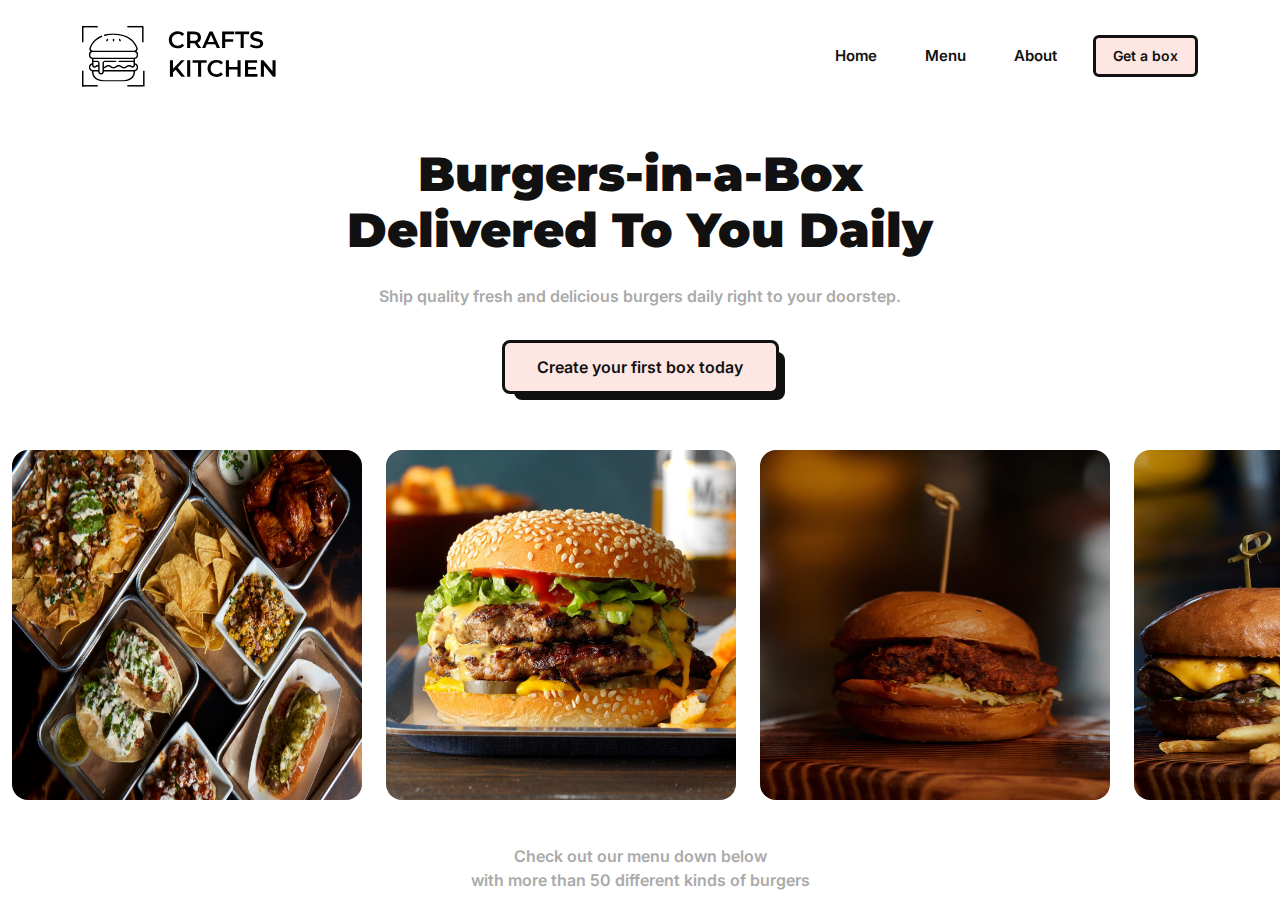
==== index.html @ 658bcf57 "done navbar and section 1" ====
<!DOCTYPE html>
<html lang="en">

<head>
    <meta charset="UTF-8">
    <meta http-equiv="X-UA-Compatible" content="IE=edge">
    <meta name="viewport" content="width=device-width, initial-scale=1.0">
    <title>Craftskitchen</title>
    <link rel="icon" href="images/simplified-logo.svg">
    <link rel="preconnect" href="https://fonts.googleapis.com">
    <link rel="preconnect" href="https://fonts.gstatic.com" crossorigin>
    <link rel="stylesheet"
        href="https://fonts.googleapis.com/css?family=Montserrat:100,100italic,200,200italic,300,300italic,400,400italic,500,500italic,600,600italic,700,700italic,800,800italic,900,900italic%7COpen+Sans:300,300italic,400,400italic,600,600italic,700,700italic,800,800italic%7CVollkorn:400,400italic,700,700italic%7CInter:300,regular,500,600,700,800&amp;subset=cyrillic,latin"
        media="all">
    <link rel="stylesheet" href="style.css">
</head>

<body>
    <nav>
        <div class="container nav-storage">
            <img src="images/logo.svg" />
            <div class="nav-block">
                <a class="link" href="#">Home</a>
                <a class="link" href="#">Menu</a>
                <a class="link" href="#">About</a>
                <a href="#" class="button button-small">
                    <div class="text-button-nav">Get a box</div>
                </a>
            </div>
        </div>
    </nav>

    <div id="home" class="container">
        <h1 class="header h1 main"> Burgers-in-a-Box <br>  Delivered To You Daily</h1>
        <p class="l-paragraph l-m-p no-margin l-la">Ship quality fresh and delicious burgers daily right to your doorstep.</p>
        <a href="#" class="button button-main inline-block">
            <div class="text">Create your first box today</div><img
                src="https://global-uploads.webflow.com/5d552994548be47b97db38c2/5f818d17374a417ae5db6707_arrow.svg"
                loading="lazy" alt="" class="image-98">
        </a>
        <!-- Rolling images -->
        <div class="slider-section main">
            <div class="slider-container">
                <div class="slider-photo l-pink">
                    <div class="div-img-indiv"><img
                            src="images/About-Large-Snacks-1-1200x899.jpg"
                            loading="lazy"
                            alt="large snacks"></div>
                </div>
                <div class="slider-photo l-pink">
                    <div class="div-img-indiv"><img
                            src="images/Smash-Burgers_EXPS_TOHcom20_246232_B10_06_10b.jpg"
                            loading="lazy"
                            alt="large snacks"></div>
                </div>
                <div class="slider-photo l-pink">
                    <div class="div-img-indiv"><img
                            src="images/Hero-Vertical-Burger-800x1055.jpg"
                            loading="lazy"
                            alt="large snacks"></div>
                </div>
                <div class="slider-photo l-pink">
                    <div class="div-img-indiv"><img
                            src="images/Menu-Intro-1-Burger-Beer.jpg"
                            loading="lazy"
                            alt="large snacks"></div>
                </div>
                <div class="slider-photo l-pink">
                    <div class="div-img-indiv"><img
                            src="images/Menu-Intro-2-Banh-Mi-1.jpg"
                            loading="lazy"
                            alt="large snacks"></div>
                </div>
                <div class="slider-photo l-pink">
                    <div class="div-img-indiv"><img
                            src="images/About-Large-Snacks-1-1200x899.jpg"
                            loading="lazy"
                            alt="large snacks"></div>
                </div>
                <div class="slider-photo l-pink">
                    <div class="div-img-indiv"><img
                            src="images/Smash-Burgers_EXPS_TOHcom20_246232_B10_06_10b.jpg"
                            loading="lazy"
                            alt="large snacks"></div>
                </div>
                <div class="slider-photo l-pink">
                    <div class="div-img-indiv"><img
                            src="images/Hero-Vertical-Burger-800x1055.jpg"
                            loading="lazy"
                            alt="large snacks"></div>
                </div>
                <div class="slider-photo l-pink">
                    <div class="div-img-indiv"><img
                            src="images/Menu-Intro-1-Burger-Beer.jpg"
                            loading="lazy"
                            alt="large snacks"></div>
                </div>
                <div class="slider-photo l-pink">
                    <div class="div-img-indiv"><img
                            src="images/Menu-Intro-2-Banh-Mi-1.jpg"
                            loading="lazy"
                            alt="large snacks"></div>
                </div>
                <div class="slider-photo l-pink">
                    <div class="div-img-indiv"><img
                            src="images/About-Large-Snacks-1-1200x899.jpg"
                            loading="lazy"
                            alt="large snacks"></div>
                </div>
                <div class="slider-photo l-pink">
                    <div class="div-img-indiv"><img
                            src="images/Smash-Burgers_EXPS_TOHcom20_246232_B10_06_10b.jpg"
                            loading="lazy"
                            alt="large snacks"></div>
                </div>
                <div class="slider-photo l-pink">
                    <div class="div-img-indiv"><img
                            src="images/Hero-Vertical-Burger-800x1055.jpg"
                            loading="lazy"
                            alt="large snacks"></div>
                </div>
                <div class="slider-photo l-pink">
                    <div class="div-img-indiv"><img
                            src="images/Menu-Intro-1-Burger-Beer.jpg"
                            loading="lazy"
                            alt="large snacks"></div>
                </div>
                <div class="slider-photo l-pink">
                    <div class="div-img-indiv"><img
                            src="images/Menu-Intro-2-Banh-Mi-1.jpg"
                            loading="lazy"
                            alt="large snacks"></div>
                </div>
            </div>
        </div>
        <!-- End of rolling images -->

        <p class="end-first-section">Check out our menu down below <br> with more than 50 different kinds of burgers</p>
    </div>



</body>

</html>
---- style.css ----
html {
	font-family: sans-serif;
	height: 100%
}


/* Navbar (Ryan) */
nav img {
    width: 200px;
    height: 80px;
    margin-left: 24px;
}

nav .container {
    display: flex;
    padding: 0px 50px;
    padding-top: 8px;
    justify-content: space-between;
}

.nav-storage {
    align-items: center;
    font-weight: 400;
}

nav .nav-block {
    display: flex;
    flex-direction: row;
    align-items: center;
    justify-content: space-between;
}

nav a {
    margin-right: 24px;
    margin-left: 24px;
}

.link {
	transition: color .2s;
	font-family: Inter, sans-serif;
	color: #111;
	font-size: 15px;
	line-height: 22px;
	font-weight: 600;
	text-decoration: none
}

.link.l-active,
.link:hover {
	border-bottom: 2px solid #111;
	color: #111
}

.inline-block {
    max-width: 100%;
}

.text-button-nav{
    font-size: 14px;
    line-height: 20px;
    font-weight: 600;
}

.button:hover {
	background-color: #ffdeda
}

.button {
    display: flex;
    width: 271px;
    height: 48px;
    justify-content: center;
    align-items: center;
    border: 3px solid #111;
    border-radius: 8px;
    background-color: #fee6e3;
    font-family: Inter,sans-serif;
    color: #111;
    font-size: 16px;
    line-height: 24px;
    cursor: pointer;
}

.button-small {
    width: 79px;
    height: 24px;
    margin-left: 12px;
    padding: 6px 10px;
    border-radius: 6px;
    text-decoration: none;
}

/* Section 1: Home (Ryan) */

#home.container {
    display: flex;
    width: 90%;
    max-width: 1110px;
    margin-right: auto;
    margin-left: auto;
    flex-direction: column;
    justify-content: center;
    align-items: center;
    text-align: center;
}

.header.h1.main {
    max-width: 682px;
    margin-top: 50px;
    margin-bottom: 10px;
    color: #111;
    font-size: 48px;
    line-height: 56px;
    font-weight: 900;
    letter-spacing: 0;
    font-family: Montserrat,sans-serif;
}

#home p {
    font-family: Inter,sans-serif;
    color: #aaa;
    line-height: 24px;
    font-weight: 600;
    font-size: 16px;
    display: block;
    margin-top: 16px;
    margin-bottom: 0px;
    max-width: 730px;
}

.button-main {
    margin-top: 32px;
    text-decoration: none;
}

.button-main:hover::after {
    transform: translate(0px,0px);
}

.button-main::after {
    content: "";
    display: block;
    position: absolute;
    transform: translate(9px,9px);
    width: 271px;
    height: 48px;
    background: #111;
    border-radius: 8px;
    z-index: -1;
    transition: transform 0.2s ease-out;
}

.button .text {
    font-weight: 600;
}

/* Rolling pictures styling */

@keyframes moving12 {
	0% {
		transform: rotate(0)
	}
	100% {
		transform: translate(calc(-12 * 374px), 0);
	}
}

.slider-section {
    overflow: hidden;
    max-width: 100vw;
    margin-top: 56px;
}

.slider-section.main .slider-container {
    animation: 50s linear 0s infinite normal none running moving12;
}

.slider-container {
    display: flex;
    flex-direction: row;
}

.slider-photo.l-pink {
    margin-right: 12px;
    margin-left: 12px;
    background-color: #f5f5f5;
}

.slider-photo {
    border-radius: 16px;
}

.div-img-indiv {
    display: block;
    overflow: hidden;
    width: 350px;
    height: 350px;
    border-radius: 16px;
}

.div-img-indiv img {
    height: 100%; 
    width: 100%; 
}

.end-first-section {
    padding-top: 28px;
}
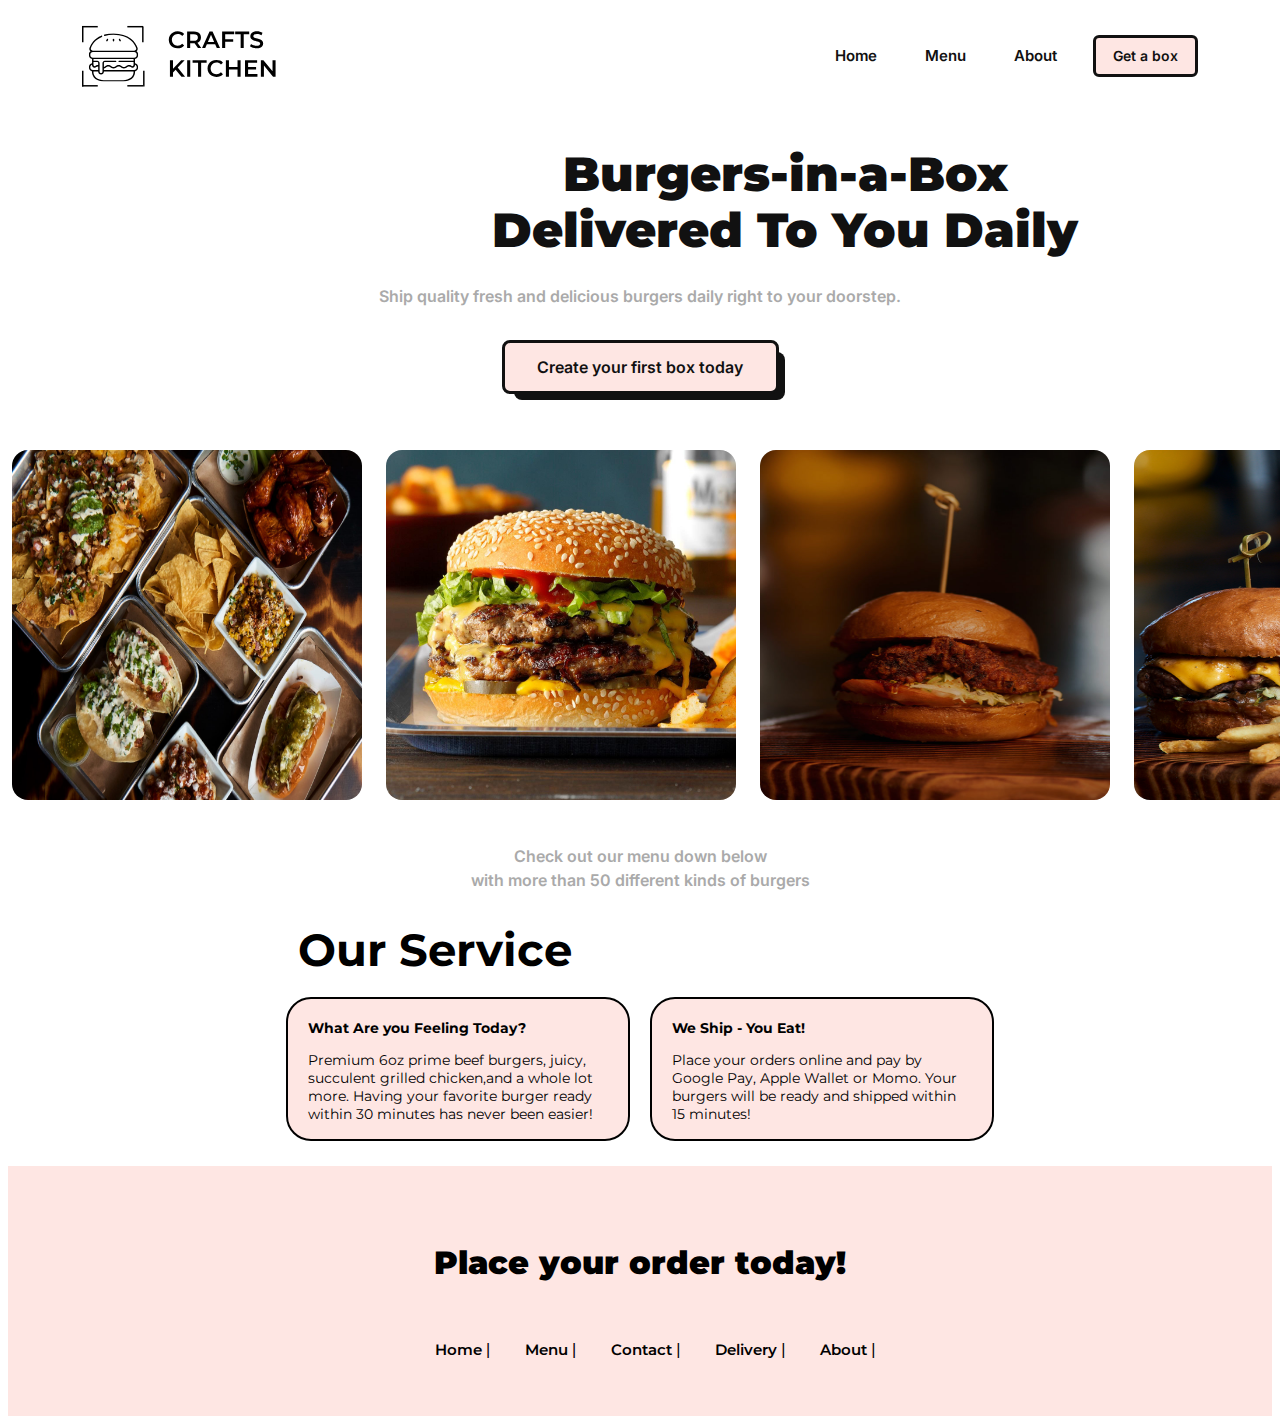
==== commit d1ca59de: "update for section 3" ====
--- a/index.html
+++ b/index.html
@@ -12,6 +12,7 @@
     <link rel="stylesheet"
         href="https://fonts.googleapis.com/css?family=Montserrat:100,100italic,200,200italic,300,300italic,400,400italic,500,500italic,600,600italic,700,700italic,800,800italic,900,900italic%7COpen+Sans:300,300italic,400,400italic,600,600italic,700,700italic,800,800italic%7CVollkorn:400,400italic,700,700italic%7CInter:300,regular,500,600,700,800&amp;subset=cyrillic,latin"
         media="all">
+    <script src="https://kit.fontawesome.com/bc46972a9e.js" crossorigin="anonymous"></script>
     <link rel="stylesheet" href="style.css">
 </head>
 
@@ -138,7 +139,52 @@
         <p class="end-first-section">Check out our menu down below <br> with more than 50 different kinds of burgers</p>
     </div>
 
+    <!-- /section 3/ -->
+    <h1 class="header">Our Service</h1>
+    <div class="l-container">
+      <div class="ourservice1">
+        <b> What Are you Feeling Today?</b>
+        <p class="content1">
+          Premium 6oz prime beef burgers, juicy, succulent grilled chicken,and a
+          whole lot more. Having your favorite burger ready within 30 minutes
+          has never been easier!
+        </p>
+      </div>
+      <div class="ourservice2">
+        <b>We Ship - You Eat! </b>
+        <p class="content2">
+          Place your orders online and pay by Google Pay, Apple Wallet or Momo.
+          Your burgers will be ready and shipped within 15 minutes!
+        </p>
+      </div>
+    </div>
+    <div class="l-footer">
+      <div style="font-size: 24px;">
+        <i class="fab fa-facebook" ></i>
+        <i class="fab fa-instagram"></i>
+        <i class="fab fa-twitter"></i> 
+      </div> 
+      <h1 class="header2"><b>Place your order today!</b></h1>
+      <div>
+        <div class="links">
+          <a class="link" href="#">Home</a>
+          <span> | </span>
+          <a class="link" href="#">Menu</a>
+          <span> | </span>
+          <a class="link" href="#">Contact</a>
+          <span> | </span>
+          <a class="link" href="#">Delivery</a>
+          <span> | </span>
+          <a class="link" href="#">About</a>
+          <span> | </span>
+      </div>
+    </div>
+    <div class="aboutus">
 
+    </div>
+   
+      
+    </section>
 
 </body>
 
--- a/style.css
+++ b/style.css
@@ -1,208 +1,279 @@
 html {
-	font-family: sans-serif;
-	height: 100%
-}
-
+  font-family: sans-serif;
+  height: 100%;
+}
 
 /* Navbar (Ryan) */
 nav img {
-    width: 200px;
-    height: 80px;
-    margin-left: 24px;
+  width: 200px;
+  height: 80px;
+  margin-left: 24px;
 }
 
 nav .container {
-    display: flex;
-    padding: 0px 50px;
-    padding-top: 8px;
-    justify-content: space-between;
+  display: flex;
+  padding: 0px 50px;
+  padding-top: 8px;
+  justify-content: space-between;
 }
 
 .nav-storage {
-    align-items: center;
-    font-weight: 400;
+  align-items: center;
+  font-weight: 400;
 }
 
 nav .nav-block {
-    display: flex;
-    flex-direction: row;
-    align-items: center;
-    justify-content: space-between;
+  display: flex;
+  flex-direction: row;
+  align-items: center;
+  justify-content: space-between;
 }
 
 nav a {
-    margin-right: 24px;
-    margin-left: 24px;
+  margin-right: 24px;
+  margin-left: 24px;
 }
 
 .link {
-	transition: color .2s;
-	font-family: Inter, sans-serif;
-	color: #111;
-	font-size: 15px;
-	line-height: 22px;
-	font-weight: 600;
-	text-decoration: none
+  transition: color 0.2s;
+  font-family: Inter, sans-serif;
+  color: #111;
+  font-size: 15px;
+  line-height: 22px;
+  font-weight: 600;
+  text-decoration: none;
 }
 
 .link.l-active,
 .link:hover {
-	border-bottom: 2px solid #111;
-	color: #111
+  border-bottom: 2px solid #111;
+  color: #111;
 }
 
 .inline-block {
-    max-width: 100%;
-}
-
-.text-button-nav{
-    font-size: 14px;
-    line-height: 20px;
-    font-weight: 600;
+  max-width: 100%;
+}
+
+.text-button-nav {
+  font-size: 14px;
+  line-height: 20px;
+  font-weight: 600;
 }
 
 .button:hover {
-	background-color: #ffdeda
+  background-color: #ffdeda;
 }
 
 .button {
-    display: flex;
-    width: 271px;
-    height: 48px;
-    justify-content: center;
-    align-items: center;
-    border: 3px solid #111;
-    border-radius: 8px;
-    background-color: #fee6e3;
-    font-family: Inter,sans-serif;
-    color: #111;
-    font-size: 16px;
-    line-height: 24px;
-    cursor: pointer;
+  display: flex;
+  width: 271px;
+  height: 48px;
+  justify-content: center;
+  align-items: center;
+  border: 3px solid #111;
+  border-radius: 8px;
+  background-color: #fee6e3;
+  font-family: Inter, sans-serif;
+  color: #111;
+  font-size: 16px;
+  line-height: 24px;
+  cursor: pointer;
 }
 
 .button-small {
-    width: 79px;
-    height: 24px;
-    margin-left: 12px;
-    padding: 6px 10px;
-    border-radius: 6px;
-    text-decoration: none;
+  width: 79px;
+  height: 24px;
+  margin-left: 12px;
+  padding: 6px 10px;
+  border-radius: 6px;
+  text-decoration: none;
 }
 
 /* Section 1: Home (Ryan) */
 
 #home.container {
-    display: flex;
-    width: 90%;
-    max-width: 1110px;
-    margin-right: auto;
-    margin-left: auto;
-    flex-direction: column;
-    justify-content: center;
-    align-items: center;
-    text-align: center;
+  display: flex;
+  width: 90%;
+  max-width: 1110px;
+  margin-right: auto;
+  margin-left: auto;
+  flex-direction: column;
+  justify-content: center;
+  align-items: center;
+  text-align: center;
 }
 
 .header.h1.main {
-    max-width: 682px;
-    margin-top: 50px;
-    margin-bottom: 10px;
-    color: #111;
-    font-size: 48px;
-    line-height: 56px;
-    font-weight: 900;
-    letter-spacing: 0;
-    font-family: Montserrat,sans-serif;
+  max-width: 682px;
+  margin-top: 50px;
+  margin-bottom: 10px;
+  color: #111;
+  font-size: 48px;
+  line-height: 56px;
+  font-weight: 900;
+  letter-spacing: 0;
+  font-family: Montserrat, sans-serif;
 }
 
 #home p {
-    font-family: Inter,sans-serif;
-    color: #aaa;
-    line-height: 24px;
-    font-weight: 600;
-    font-size: 16px;
-    display: block;
-    margin-top: 16px;
-    margin-bottom: 0px;
-    max-width: 730px;
+  font-family: Inter, sans-serif;
+  color: #aaa;
+  line-height: 24px;
+  font-weight: 600;
+  font-size: 16px;
+  display: block;
+  margin-top: 16px;
+  margin-bottom: 0px;
+  max-width: 730px;
 }
 
 .button-main {
-    margin-top: 32px;
-    text-decoration: none;
+  margin-top: 32px;
+  text-decoration: none;
 }
 
 .button-main:hover::after {
-    transform: translate(0px,0px);
+  transform: translate(0px, 0px);
 }
 
 .button-main::after {
-    content: "";
-    display: block;
-    position: absolute;
-    transform: translate(9px,9px);
-    width: 271px;
-    height: 48px;
-    background: #111;
-    border-radius: 8px;
-    z-index: -1;
-    transition: transform 0.2s ease-out;
+  content: "";
+  display: block;
+  position: absolute;
+  transform: translate(9px, 9px);
+  width: 271px;
+  height: 48px;
+  background: #111;
+  border-radius: 8px;
+  z-index: -1;
+  transition: transform 0.2s ease-out;
 }
 
 .button .text {
-    font-weight: 600;
+  font-weight: 600;
 }
 
 /* Rolling pictures styling */
 
 @keyframes moving12 {
-	0% {
-		transform: rotate(0)
-	}
-	100% {
-		transform: translate(calc(-12 * 374px), 0);
-	}
+  0% {
+    transform: rotate(0);
+  }
+  100% {
+    transform: translate(calc(-12 * 374px), 0);
+  }
 }
 
 .slider-section {
-    overflow: hidden;
-    max-width: 100vw;
-    margin-top: 56px;
+  overflow: hidden;
+  max-width: 100vw;
+  margin-top: 56px;
 }
 
 .slider-section.main .slider-container {
-    animation: 50s linear 0s infinite normal none running moving12;
+  animation: 50s linear 0s infinite normal none running moving12;
 }
 
 .slider-container {
-    display: flex;
-    flex-direction: row;
+  display: flex;
+  flex-direction: row;
 }
 
 .slider-photo.l-pink {
-    margin-right: 12px;
-    margin-left: 12px;
-    background-color: #f5f5f5;
+  margin-right: 12px;
+  margin-left: 12px;
+  background-color: #f5f5f5;
 }
 
 .slider-photo {
-    border-radius: 16px;
+  border-radius: 16px;
 }
 
 .div-img-indiv {
-    display: block;
-    overflow: hidden;
-    width: 350px;
-    height: 350px;
-    border-radius: 16px;
+  display: block;
+  overflow: hidden;
+  width: 350px;
+  height: 350px;
+  border-radius: 16px;
 }
 
 .div-img-indiv img {
-    height: 100%; 
-    width: 100%; 
+  height: 100%;
+  width: 100%;
 }
 
 .end-first-section {
-    padding-top: 28px;
-}+  padding-top: 28px;
+}
+.header {
+  padding-left: 290px;
+  font-family: Montserrat, sans-serif;
+  font-size: 45px;
+  margin-bottom: 20px;
+}
+.l-container {
+  font-family: Montserrat, sans-serif;
+  display: flex;
+  justify-content: center;
+  gap: 20px;
+}
+.ourservice1 {
+  background-color: #fee6e3;
+  width: 300px;
+  border: 2px solid black;
+  padding: 20px;
+  border-radius: 25px;
+  height: 100px;
+  font-family: Montserrat, sans-serif;
+  font-size: 14px;
+}
+.ourservice2 {
+  background-color: #fee6e3;
+  width: 300px;
+  border: 2px solid black;
+  padding: 20px;
+  border-radius: 25px;
+  height: 100px;
+  font-family: Montserrat, sans-serif;
+  font-size: 14px;
+}
+.l-footer {
+  margin-top: 25px;
+  height: 250px;
+  background-color: #fee6e3;
+  display: flex;
+  justify-content: center;
+  flex-direction: column;
+  align-items: center;
+}
+
+.links {
+  margin-top: 35px;
+}
+.header2 {
+  font-family: Montserrat, sans-serif;
+}
+.logos {
+  justify-self: normal;
+}
+.links a {
+  text-decoration: none;
+  color: black;
+  text-align: center;
+  font-family: Montserrat, sans-serif;
+  flex-direction: row;
+  align-items: space-between;
+  padding-left: 30px;
+  /* padding-bottom: 50px; */
+}
+.span {
+  color: white;
+  pointer-events: none;
+}
+.links a:hover {
+  color: rgb(114, 111, 111);
+}
+.fab {
+  width: 30px;
+  height: 30px;
+}
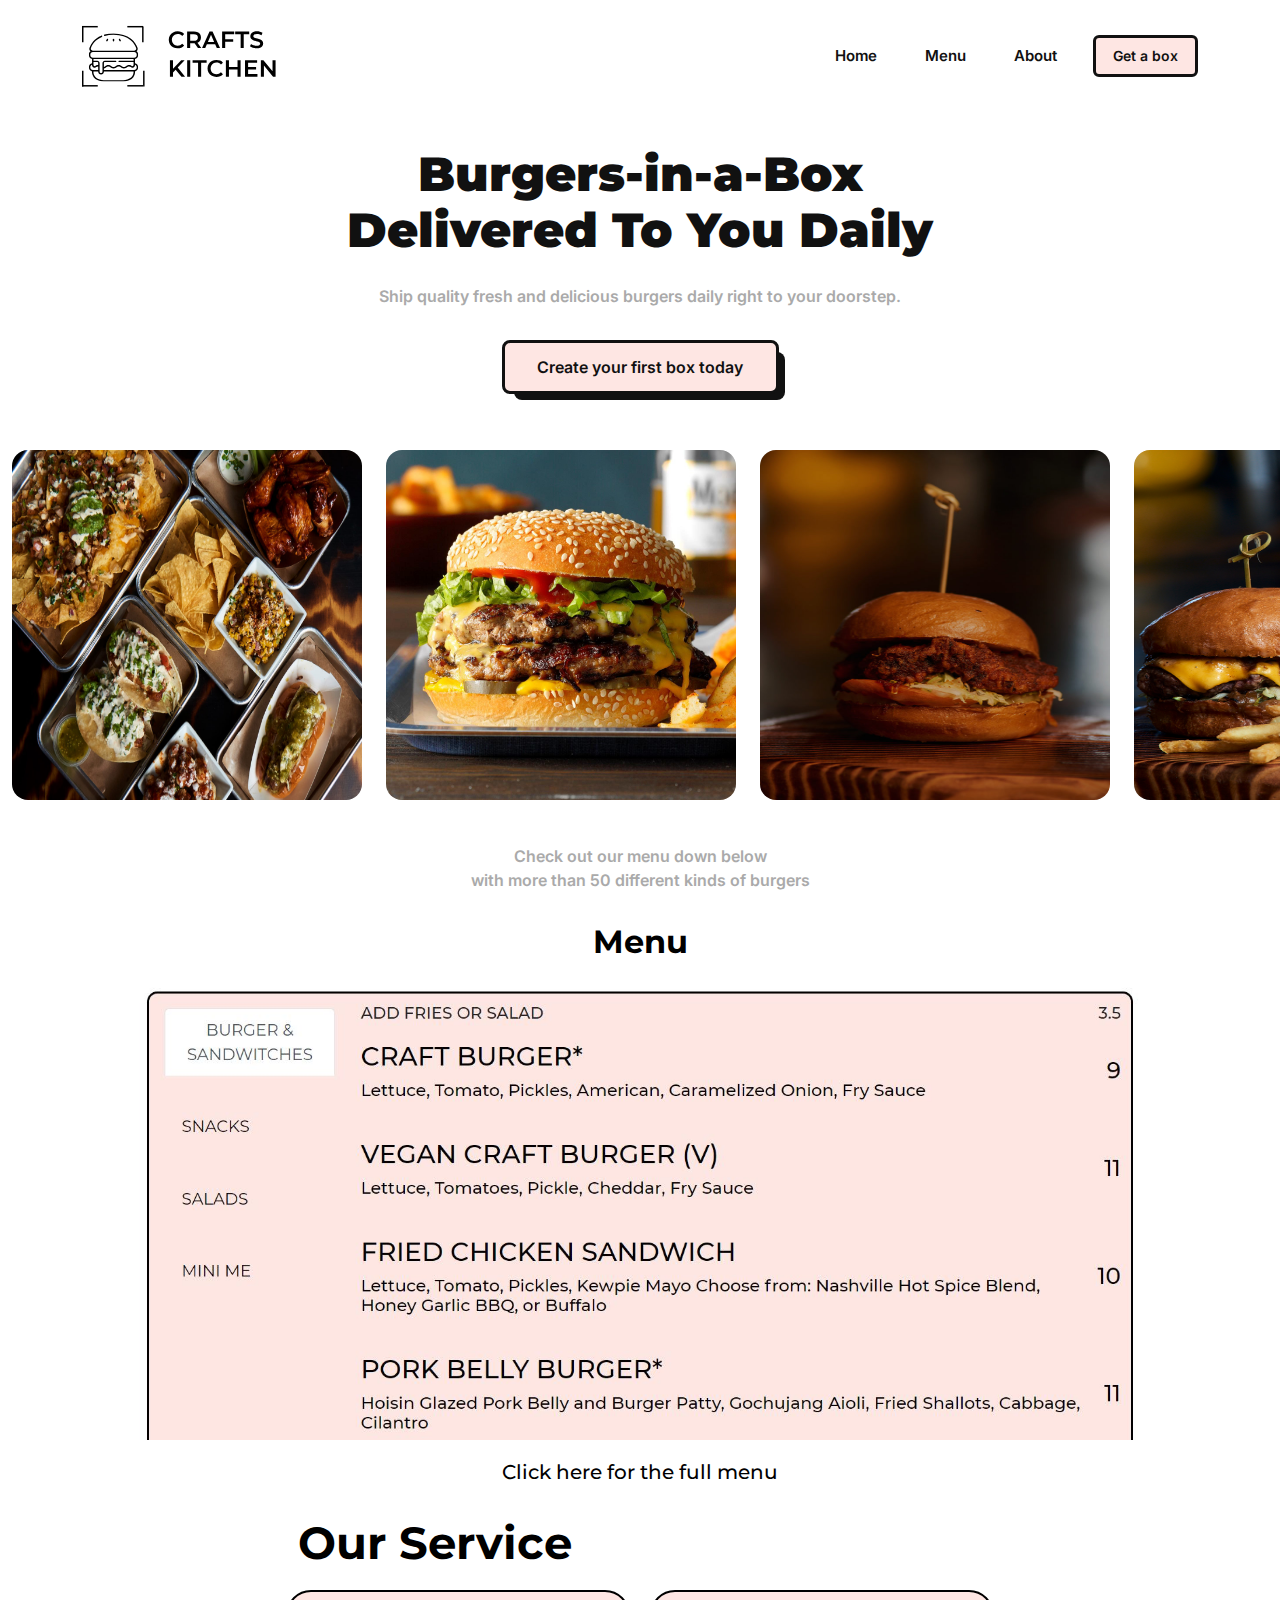
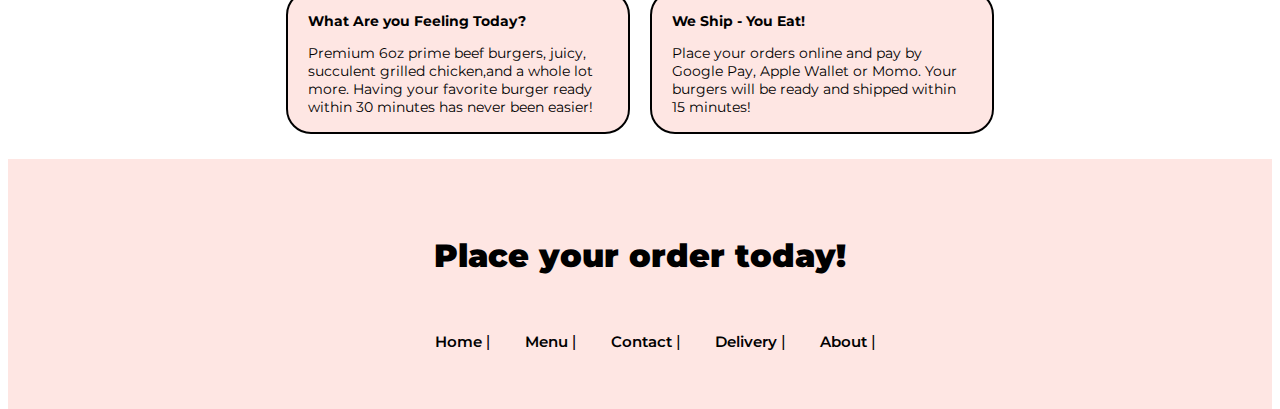
==== commit d9a6aa7f: "Adding and fixing bugs for section 2" ====
--- a/index.html
+++ b/index.html
@@ -14,6 +14,7 @@
         media="all">
     <script src="https://kit.fontawesome.com/bc46972a9e.js" crossorigin="anonymous"></script>
     <link rel="stylesheet" href="style.css">
+   
 </head>
 
 <body>
@@ -22,8 +23,8 @@
             <img src="images/logo.svg" />
             <div class="nav-block">
                 <a class="link" href="#">Home</a>
-                <a class="link" href="#">Menu</a>
-                <a class="link" href="#">About</a>
+                <a class="link" href="#section-2">Menu</a>
+                <a class="link" href="aboutus.html">About</a>
                 <a href="#" class="button button-small">
                     <div class="text-button-nav">Get a box</div>
                 </a>
@@ -137,6 +138,19 @@
         <!-- End of rolling images -->
 
         <p class="end-first-section">Check out our menu down below <br> with more than 50 different kinds of burgers</p>
+    </div>
+
+    <!-- Section 2 -->
+    <div id="section-2" class="section-2">
+        <h1>Menu</h1>
+        <div>
+            <img src="images/menu.JPG" alt="" class="menu-img">
+        </div>
+
+        <div>
+            <a href="menu.html">Click here for the full menu</a>
+        </div>
+        
     </div>
 
     <!-- /section 3/ -->
@@ -182,8 +196,6 @@
     <div class="aboutus">
 
     </div>
-   
-      
     </section>
 
 </body>
--- a/style.css
+++ b/style.css
@@ -104,6 +104,7 @@
 }
 
 .header.h1.main {
+  padding-left: 0;
   max-width: 682px;
   margin-top: 50px;
   margin-bottom: 10px;
@@ -203,8 +204,10 @@
 }
 
 .end-first-section {
-  padding-top: 28px;
-}
+    padding-top: 28px;
+}
+
+/* CSS Section 3 */
 .header {
   padding-left: 290px;
   font-family: Montserrat, sans-serif;
@@ -277,3 +280,36 @@
   width: 30px;
   height: 30px;
 }
+
+/* Style for section 2 index.html */
+
+.section-2 h1 {
+    margin-top: 30px;
+    text-align: center;
+    font-family: Montserrat, sans-serif;
+}
+
+.section-2 div {
+    display: flex;
+    justify-content: center;
+    align-items: center;
+}
+
+.menu-img {
+    width: 80vw;
+}
+
+.section-2 a{
+    margin-top: 20px;
+    text-align: center;
+    color: black;
+    text-decoration: none;
+    font-size: 20px;
+    font-weight: 500;
+    font-family: Montserrat, sans-serif;;
+}
+
+.section-2 a:hover {
+    color: rgb(105, 105, 114);
+    
+}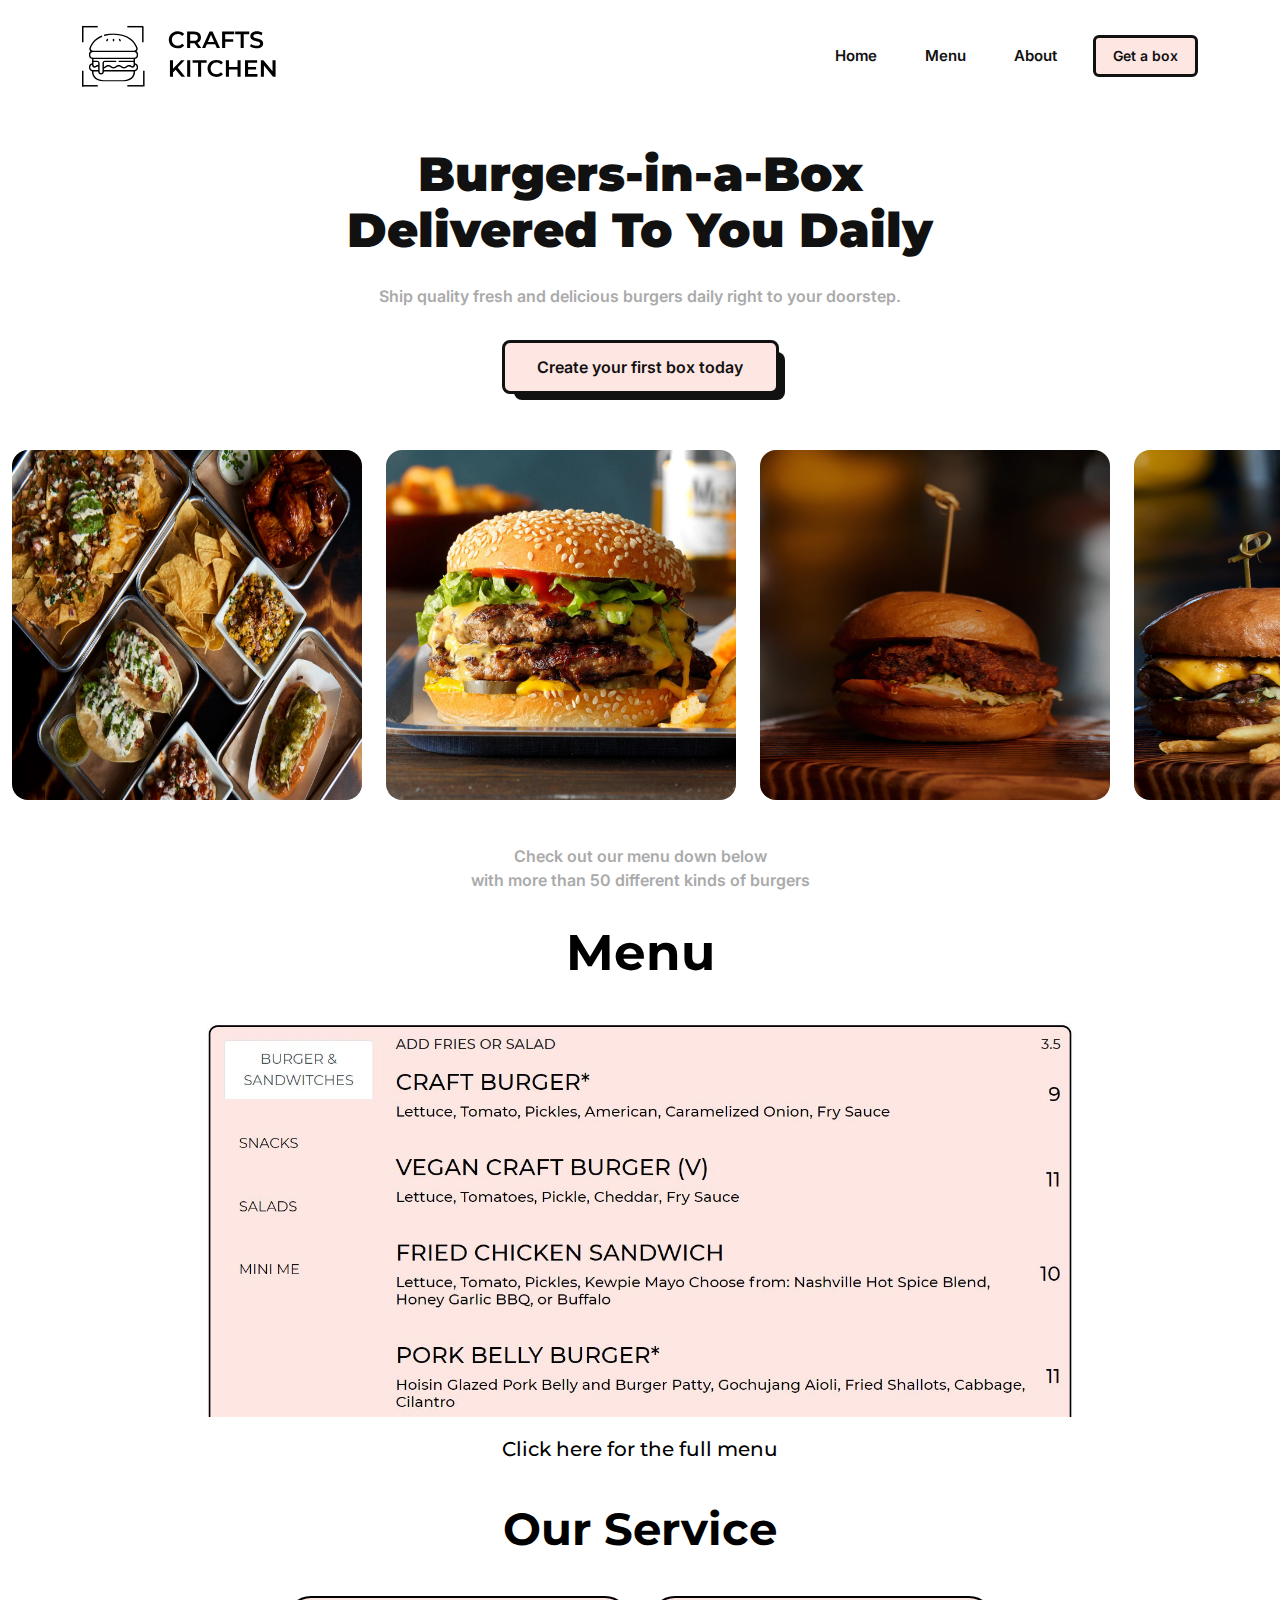
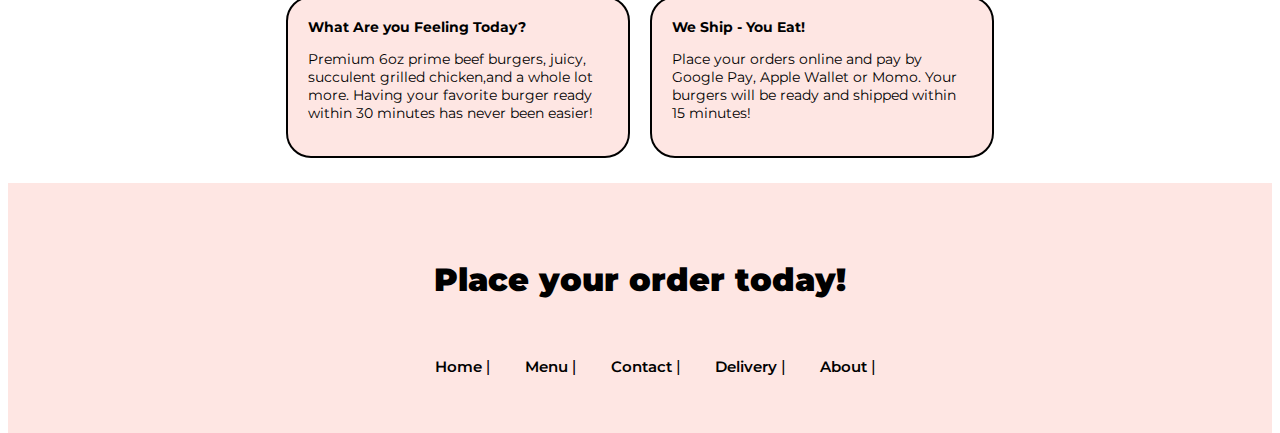
==== commit 0da9c207: "Update and fix aboutus.html" ====
--- a/index.html
+++ b/index.html
@@ -181,15 +181,15 @@
       <h1 class="header2"><b>Place your order today!</b></h1>
       <div>
         <div class="links">
-          <a class="link" href="#">Home</a>
-          <span> | </span>
-          <a class="link" href="#">Menu</a>
-          <span> | </span>
-          <a class="link" href="#">Contact</a>
+          <a class="link" href="index.html">Home</a>
+          <span> | </span>
+          <a class="link" href="menu.html">Menu</a>
+          <span> | </span>
+          <a class="link" href="aboutus.html">Contact</a>
           <span> | </span>
           <a class="link" href="#">Delivery</a>
           <span> | </span>
-          <a class="link" href="#">About</a>
+          <a class="link" href="aboutus.html">About</a>
           <span> | </span>
       </div>
     </div>
--- a/style.css
+++ b/style.css
@@ -209,11 +209,18 @@
 
 /* CSS Section 3 */
 .header {
-  padding-left: 290px;
+  text-align: center;
   font-family: Montserrat, sans-serif;
   font-size: 45px;
-  margin-bottom: 20px;
-}
+  margin: 40px auto;
+}
+
+.column{
+  display: flex;
+  flex-direction: column;
+  flex-wrap: wrap;
+}
+
 .l-container {
   font-family: Montserrat, sans-serif;
   display: flex;
@@ -226,7 +233,6 @@
   border: 2px solid black;
   padding: 20px;
   border-radius: 25px;
-  height: 100px;
   font-family: Montserrat, sans-serif;
   font-size: 14px;
 }
@@ -236,7 +242,6 @@
   border: 2px solid black;
   padding: 20px;
   border-radius: 25px;
-  height: 100px;
   font-family: Montserrat, sans-serif;
   font-size: 14px;
 }
@@ -287,6 +292,7 @@
     margin-top: 30px;
     text-align: center;
     font-family: Montserrat, sans-serif;
+    font-size: 50px;
 }
 
 .section-2 div {
@@ -296,7 +302,7 @@
 }
 
 .menu-img {
-    width: 80vw;
+    width: 70vw;
 }
 
 .section-2 a{
